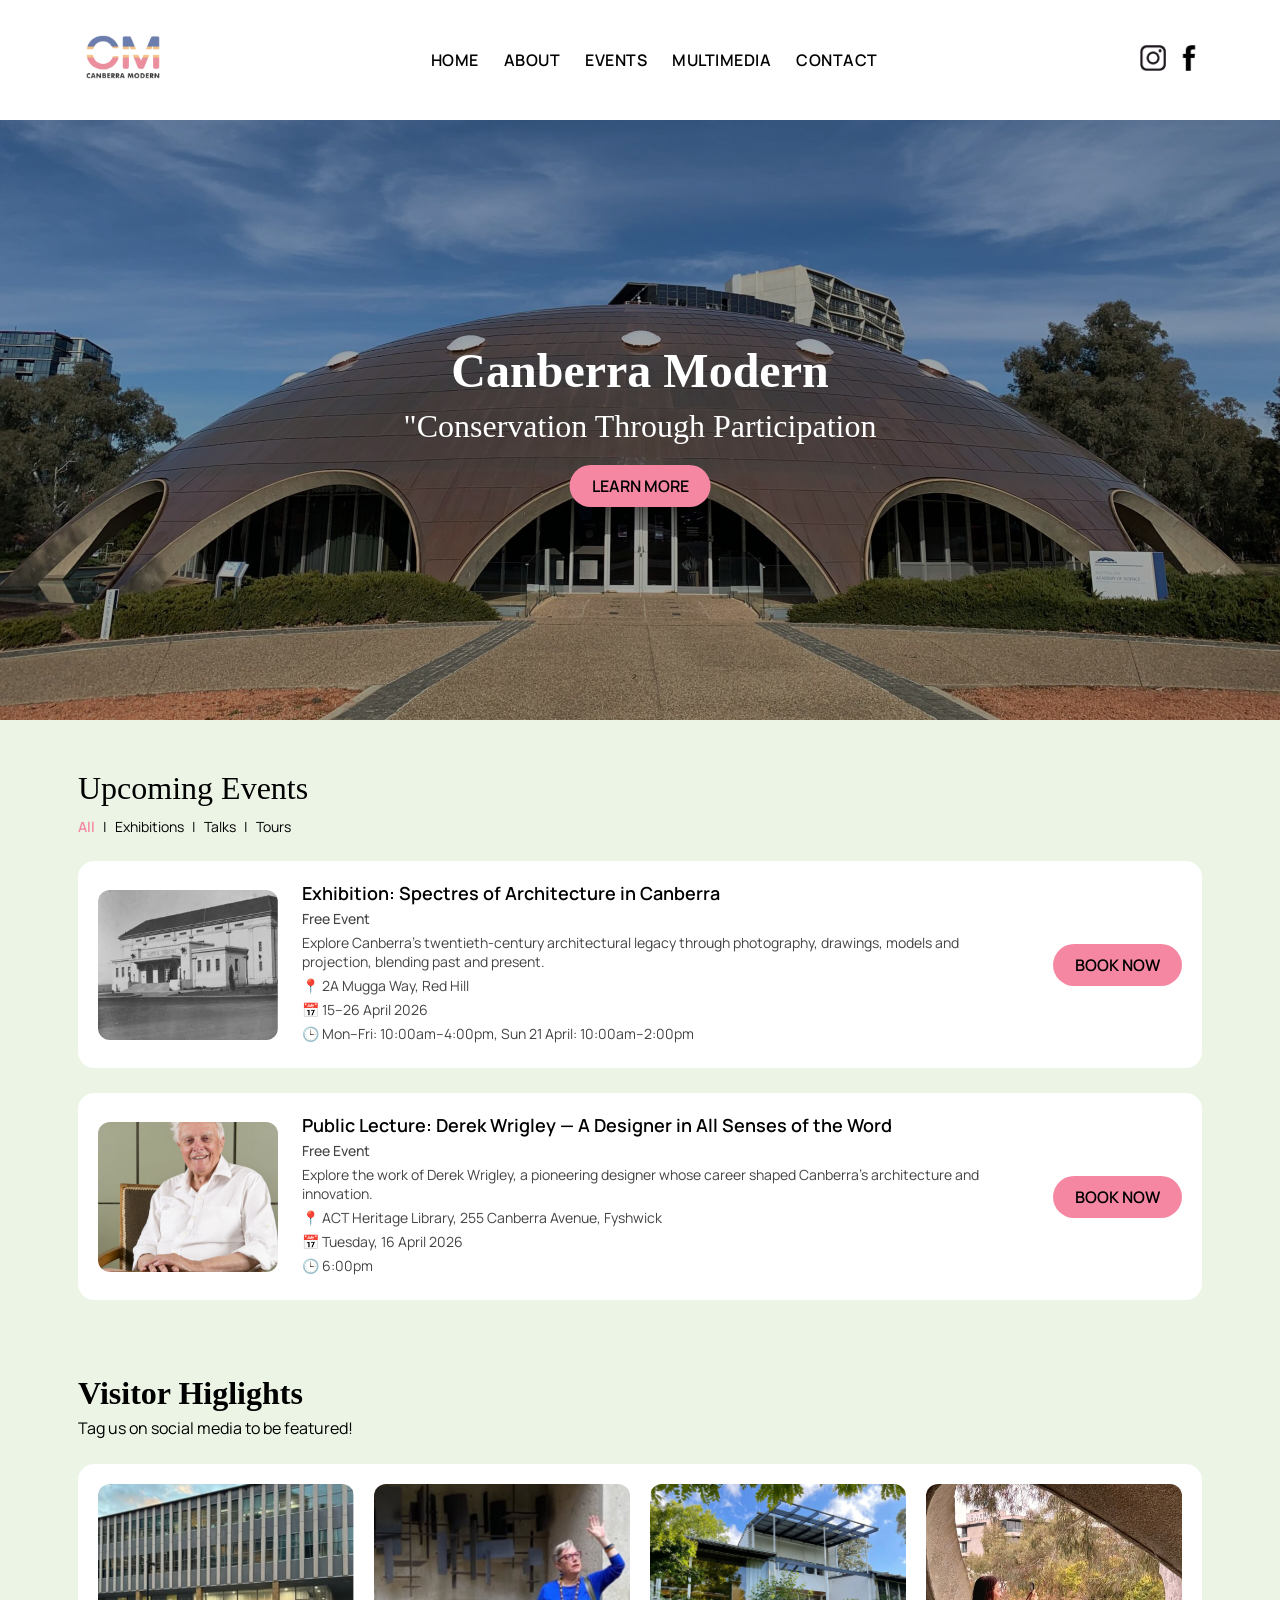
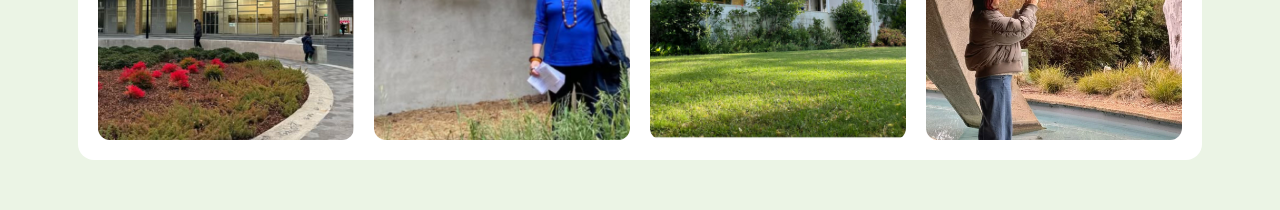
==== index.html @ ce4247de "first commit" ====
<!DOCTYPE html>
<html lang="en">

<head>
    <meta charset="UTF-8">
    <meta name="viewport" content="width=device-width, initial-scale=1.0">
    <title>Canberra Modern</title>

   <link rel="stylesheet" href="styles.css">
    <!-- Google Fonts -->
<link href="https://fonts.googleapis.com/css2?family=Manrope:wght@300;400;600&display=swap" rel="stylesheet">
</head>

<body>

<header class="site-header">
    <div class="header-container">

        <div class="logo">
            <a href="index.html">
                <img src="assets/images/logo.png" alt="Canberra Modern logo">
            </a>
        </div>

        <nav class="main-nav">
            <a href="#" class="active">HOME</a>
            <a href="#">ABOUT</a>
            <a href="#">EVENTS</a>
            <a href="#">MULTIMEDIA</a>
            <a href="#">CONTACT</a>
        </nav>

        <div class="social-icons">
            <a href="https://www.instagram.com/canberra_modern/" target="_blank">
                <img src="assets/images/instagram.png" alt="Instagram">
            </a>

            <a href="https://www.facebook.com/canberramodern/" target="_blank">
                <img src="assets/images/facebook.png" alt="Facebook">
            </a>
        </div>

    </div>
</header>

<section class="hero">
    <div class="hero-text">
        <h1>Canberra Modern</h1>
        <p>"Conservation Through Participation</p>
        <a href="#" class="hero-button">LEARN MORE</a>
    </div>
</section>

<div class="body-container">

<section class="events-section">
    <h2>Upcoming Events</h2>

    <div class="event-filters">
        <span>All</span>
        <span>|</span>
        <span>Exhibitions</span>
        <span>|</span>
        <span>Talks</span>
        <span>|</span>
        <span>Tours</span>
    </div>

    <!-- CARD 1 -->
    <div class="event-card">
        <img src="assets/images/event-1.jpg" alt="Event 1">

        <div class="event-info">
            <h3>Exhibition: Spectres of Architecture in Canberra</h3>
            <p class="free-event">Free Event</p>
            <p>Explore Canberra’s twentieth-century architectural legacy through photography, drawings, models and projection, blending past and present.</p>
            <p>📍 2A Mugga Way, Red Hill</p>
            <p>📅 15–26 April 2026</p>
            <p>🕒 Mon–Fri: 10:00am–4:00pm, Sun 21 April: 10:00am–2:00pm</p>
        </div>

        <a href="#" class="book-button">BOOK NOW</a>
    </div>

    <!-- CARD 2 -->
    <div class="event-card">
        <img src="assets/images/event-2.jpg" alt="Event 2">

        <div class="event-info">
            <h3>Public Lecture: Derek Wrigley — A Designer in All Senses of the Word</h3>
            <p class="free-event">Free Event</p>
            <p>Explore the work of Derek Wrigley, a pioneering designer whose career shaped Canberra’s architecture and innovation.</p>
            <p>📍 ACT Heritage Library, 255 Canberra Avenue, Fyshwick</p>
            <p>📅 Tuesday, 16 April 2026</p>
            <p>🕒 6:00pm</p>
        </div>

        <a href="#" class="book-button">BOOK NOW</a>
    </div>
</section>

<section class="highlights-section">
    <h2>Visitor Higlights</h2>
    <p class="highlights-subtext">Tag us on social media to be featured!</p>

    <div class="highlights-grid">
        <img src="assets/images/highlight-1.jpg" alt="">
        <img src="assets/images/highlight-2.jpg" alt="">
        <img src="assets/images/highlight-3.jpg" alt="">
        <img src="assets/images/highlight-4.jpg" alt="">
    </div>
</section>
</div>


</body>
</html>
---- styles.css ----
*{
    margin: 0;
    padding: 0;
    box-sizing: border-box;
}

body {
    font-family: 'Manrope', sans-serif;
    background-color: #EBF4E5;
}

.site-header {
    background-color: white;
    /* padding: 12px 30px; */
}

.header-container {
    display: flex;
    justify-content: space-between;
    align-items: center;
    padding: 12px 30px;
}

.header-container,
.body-container {
    max-width: 1184px;
    margin: 0 auto;
    /* padding: 0 30px; */
}

.logo a {
    text-decoration: none;
    color: black;
    font-family: 'Playfair Display', serif;
    font-size: 24px;
}

.main-nav {
    display: flex;
    gap: 25px;
}

.main-nav a {
    text-decoration: none;
    color: black;
    font-weight: 600;
    font-family: 'Manrope', sans-serif;
    letter-spacing: 0.5px;
    display: inline-block;
}

.main-nav a {
    transition: 0.2s;
}

.main-nav a:hover {
    color: #f587a3; /* pink hover zoom */
    transform: scale(1.05);
}

.social-icons {
    display: flex; 
    gap: 10px;
}

.social-icons img {
    width: 26px;
    height: 26px;
    object-fit: contain;
    cursor: pointer;
    transition: 0.2s;
}

.social-icons img:hover {
    opacity: 0.6;
    transform: scale(1.1);
}

.logo img {
    height: 90px;
    width: auto;
}

.hero {
    height: 600px;
    background-image: url("assets/images/header-image-1.jpg");
    background-size: cover;
    background-position: center;
    background-repeat: no-repeat;
    position: relative;
}

.hero-text {
    position: absolute;
    top: 50%;
    left: 50%;
    transform: translate(-50%, -50%);


    text-align: center;
    color: white;
}

.hero-text h1 {
    font-family: 'Playfair Display', serif;
    font-size: 48px;
    margin-top: 10px;
}

.hero-text p {
    font-family: 'Playfair Display', serif;
    font-size: 32px;
    margin-top: 10px;
}

.hero-button {
    display: inline-block;
    margin-top: 20px;
    background-color: #f587a3;
    color: black;
    text-decoration: none;
    padding: 10px 22px;
    border-radius: 25px;
    font-family: 'Manrope', sans-serif;
    font-weight: 600;
}

.hero-button {
    display: inline-block;
    margin-top: 20px;
    background-color: #F587A3;
    color: black;
    text-decoration: none;
    padding: 10px 22px;
    border-radius: 25px;
    font-family: 'Manrope', sans-serif;
    font-weight: 600;

    transition: all 0.25s ease;
}

.hero-button:hover {
    background-color: #e06d8d; /* slightly darker pink */
    transform: scale(1.08);
}
.event-card {
    background-color: white;
    border-radius: 14px;
    padding: 20px;
    margin-bottom: 30px;

    display: flex;
    align-items: center;
    gap: 24px;

    transition: all 0.25s ease;
}

.book-button {
    background-color: #F587A3;
    color: black;
    text-decoration: none;
    padding: 10px 20px;
    border-radius: 25px;
    font-family: 'Manrope', sans-serif;
    font-weight: 600;

    transition: all 0.25s ease;
}

.book-button:hover {
    background-color: #e06d8d;
    transform: scale(1.08);
}

.hero {
    height: 600px;
    background-image: url("assets/images/header-image-1.jpg");
    background-size: cover;
    background-position: center;
    background-repeat: no-repeat;
    position: relative;
}

.hero::after {
    content: "";
    position: absolute;
    top: 0;
    left: 0;

    width: 100%;
    height: 100%;
    background: rgba(0, 0, 0, 0.35);
}

.hero-text {
    z-index: 2;
}

section{
    padding: 50px 30px;
}

.events-section {
    background-color: #EBF4E5;
    /* padding: 50px 30px; */
}

.events-section h2 {
    font-family: 'Playfair Display', serif;
    font-size: 32px;
    font-weight: 400;
    margin-bottom: 10px;
}

.event-filters {
    display: flex;
    gap: 8px;
    margin-bottom: 25px;
    font-family: 'Manrope', sans-serif;
    font-size: 14px;
}

.event-filters span:first-child {
    color: #F587A3;
    font-weight: 600;
}

/* CARD */
.event-card {
    background-color: white;
    border-radius: 16px;
    padding: 20px;
    margin-bottom: 25px;

    display: grid;
    grid-template-columns: 180px 1fr 150px;
    align-items: center;
    gap: 24px;
}

/* IMAGE */
.event-card img {
    width: 180px;
    height: 150px;
    object-fit: cover;
    border-radius: 12px;
}

/* TEXT */
.event-info {
    font-family: 'Manrope', sans-serif;
}

.event-info h3 {
    font-size: 18px;
    font-weight: 600;
    margin-bottom: 4px;
}

.free-event {
    color: #F587A3;
    font-weight: 500;
    margin-bottom: 6px;
}

.event-info p {
    font-size: 14px;
    margin-bottom: 5px;
    color: #444;
}

/* BUTTON */
.book-button {
    justify-self: end;
    align-self: center;

    background-color: #F587A3;
    color: black;
    text-decoration: none;
    padding: 10px 22px;
    border-radius: 25px;
    font-family: 'Manrope', sans-serif;
    font-weight: 600;
}

.book-button:hover {
    background-color: #e06f8c;
}

/* Section background + spacing */
.highlights-section {
    background-color: #EBF4E5;
    /* padding: 50px 70px; */
}

/* Title */
.highlights-section h2 {
    font-family: 'Playfair Display', serif;
    font-size: 32px;
    margin-bottom: 5px;
}

/* Subtitle */
.highlights-subtext {
    font-family: 'Manrope', sans-serif;
    font-size: 16px;
    margin-bottom: 25px;
}

/* White container */
.highlights-grid {
    background-color: white;
    padding: 20px;
    border-radius: 16px;

    /* display: flex; */
    display: grid;
    grid-template-columns: 1fr 1fr 1fr 1fr;

    gap: 20px;
}

/* Images */
.highlights-grid img {
    width: 100%;
    /* height: 230px; */
    object-fit: cover;
    border-radius: 12px;
    aspect-ratio: 1 / 1;
}

@media (max-width: 1154px) {
    .highlights-grid {
        /* flex-direction: column; */
        /* flex-wrap: wrap; */
        /* gap: 4%;
        padding: 4%; */

        grid-template-columns: 1fr 1fr;
    }
    /* .highlights-grid img {
        width: 44%;
        height: auto;
    } */
}

@media (max-width: 823px) {
    .highlights-grid {
       grid-template-columns: 1fr;
    }
}


.events-section {
    padding-bottom: 20px;
}

.highlights-section {
    padding-top: 30px;
}
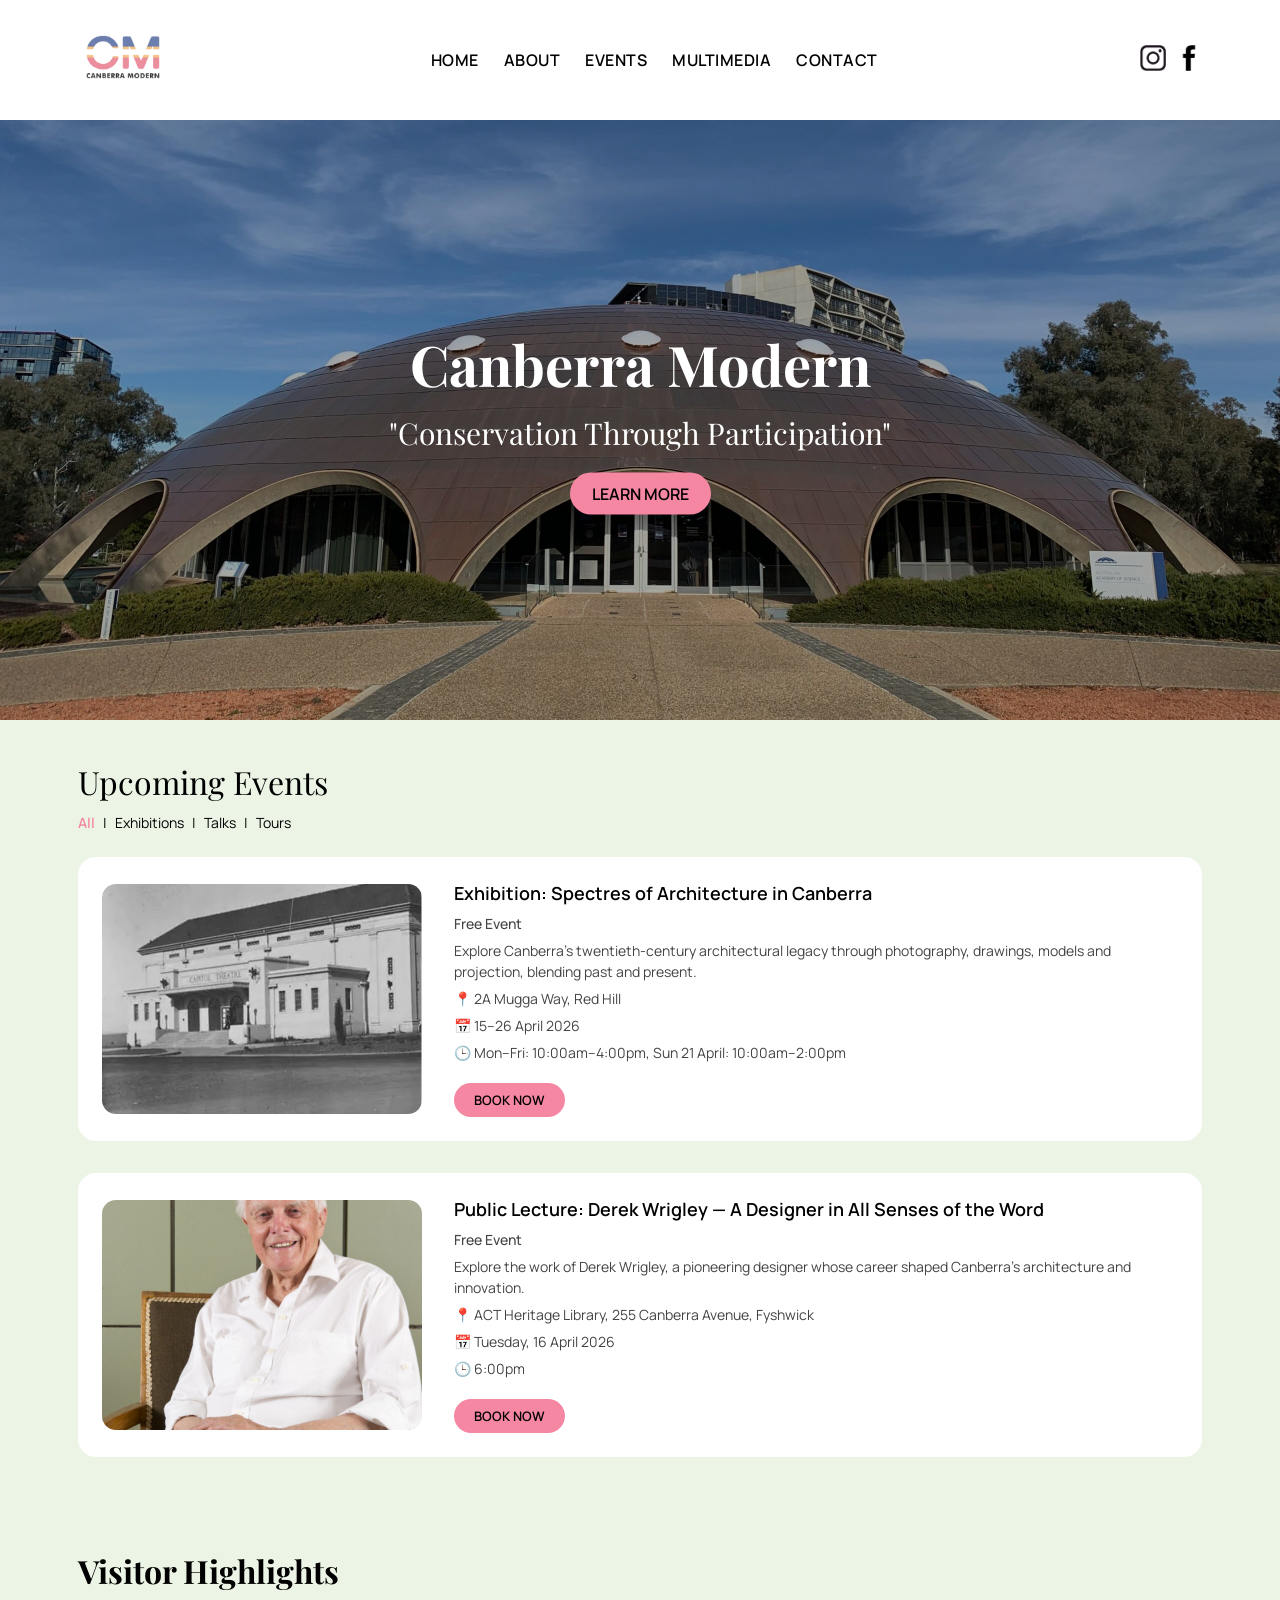
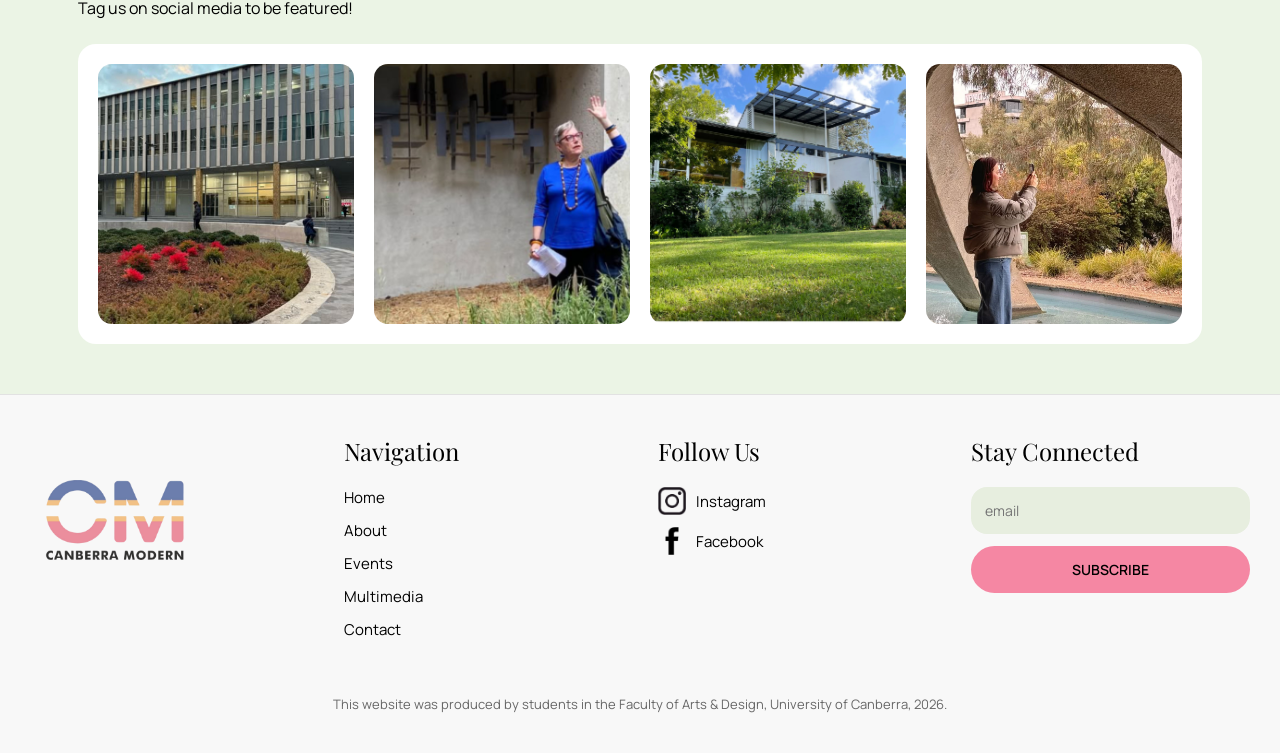
==== commit cac2ed61: "final website" ====
--- a/index.html
+++ b/index.html
@@ -6,9 +6,9 @@
     <meta name="viewport" content="width=device-width, initial-scale=1.0">
     <title>Canberra Modern</title>
 
-   <link rel="stylesheet" href="styles.css">
-    <!-- Google Fonts -->
-<link href="https://fonts.googleapis.com/css2?family=Manrope:wght@300;400;600&display=swap" rel="stylesheet">
+    <link rel="stylesheet" href="styles.css">
+
+    <link href="https://fonts.googleapis.com/css2?family=Playfair+Display:wght@400;700&family=Manrope:wght@300;400;600&display=swap" rel="stylesheet">
 </head>
 
 <body>
@@ -22,12 +22,14 @@
             </a>
         </div>
 
+        <button class="menu-toggle">☰</button>
+
         <nav class="main-nav">
-            <a href="#" class="active">HOME</a>
-            <a href="#">ABOUT</a>
-            <a href="#">EVENTS</a>
-            <a href="#">MULTIMEDIA</a>
-            <a href="#">CONTACT</a>
+            <a href="index.html" class="active">HOME</a>
+            <a href="about.html">ABOUT</a>
+            <a href="events.html">EVENTS</a>
+            <a href="multimedia.html">MULTIMEDIA</a>
+            <a href="contact.html">CONTACT</a>
         </nav>
 
         <div class="social-icons">
@@ -46,8 +48,8 @@
 <section class="hero">
     <div class="hero-text">
         <h1>Canberra Modern</h1>
-        <p>"Conservation Through Participation</p>
-        <a href="#" class="hero-button">LEARN MORE</a>
+        <p>"Conservation Through Participation"</p>
+        <a href="about.html" class="hero-button">LEARN MORE</a>
     </div>
 </section>
 
@@ -66,7 +68,6 @@
         <span>Tours</span>
     </div>
 
-    <!-- CARD 1 -->
     <div class="event-card">
         <img src="assets/images/event-1.jpg" alt="Event 1">
 
@@ -77,12 +78,11 @@
             <p>📍 2A Mugga Way, Red Hill</p>
             <p>📅 15–26 April 2026</p>
             <p>🕒 Mon–Fri: 10:00am–4:00pm, Sun 21 April: 10:00am–2:00pm</p>
+
+            <a href="#" class="book-button">BOOK NOW</a>
         </div>
-
-        <a href="#" class="book-button">BOOK NOW</a>
     </div>
 
-    <!-- CARD 2 -->
     <div class="event-card">
         <img src="assets/images/event-2.jpg" alt="Event 2">
 
@@ -93,14 +93,14 @@
             <p>📍 ACT Heritage Library, 255 Canberra Avenue, Fyshwick</p>
             <p>📅 Tuesday, 16 April 2026</p>
             <p>🕒 6:00pm</p>
+
+            <a href="#" class="book-button">BOOK NOW</a>
         </div>
-
-        <a href="#" class="book-button">BOOK NOW</a>
     </div>
 </section>
 
 <section class="highlights-section">
-    <h2>Visitor Higlights</h2>
+    <h2>Visitor Highlights</h2>
     <p class="highlights-subtext">Tag us on social media to be featured!</p>
 
     <div class="highlights-grid">
@@ -110,8 +110,61 @@
         <img src="assets/images/highlight-4.jpg" alt="">
     </div>
 </section>
+
 </div>
 
+<footer class="site-footer">
+
+    <div class="footer-column footer-logo">
+        <img src="assets/images/logo.png" alt="Canberra Modern Logo">
+    </div>
+
+    <div class="footer-column">
+        <h3>Navigation</h3>
+
+        <a href="index.html">Home</a>
+        <a href="about.html">About</a>
+        <a href="events.html">Events</a>
+        <a href="multimedia.html">Multimedia</a>
+        <a href="contact.html">Contact</a>
+    </div>
+
+    <div class="footer-column">
+        <h3>Follow Us</h3>
+
+        <a href="https://www.instagram.com/canberra_modern/" target="_blank">
+            <img src="assets/images/instagram.png" alt="Instagram">
+            Instagram
+        </a>
+
+        <a href="https://www.facebook.com/canberramodern/" target="_blank">
+            <img src="assets/images/facebook.png" alt="Facebook">
+            Facebook
+        </a>
+    </div>
+
+    <div class="footer-column">
+        <h3>Stay Connected</h3>
+
+        <input type="email" placeholder="email">
+
+        <button>SUBSCRIBE</button>
+    </div>
+
+<p class="footer-credit">
+    This website was produced by students in the Faculty of Arts & Design, University of Canberra, 2026.
+</p>
+
+</footer>
+
+<script>
+const menuToggle = document.querySelector(".menu-toggle");
+const headerContainer = document.querySelector(".header-container");
+
+menuToggle.addEventListener("click", function () {
+    headerContainer.classList.toggle("open");
+});
+</script>
 
 </body>
 </html>
--- a/styles.css
+++ b/styles.css
@@ -1,4 +1,4 @@
-*{
+* {
     margin: 0;
     padding: 0;
     box-sizing: border-box;
@@ -7,11 +7,23 @@
 body {
     font-family: 'Manrope', sans-serif;
     background-color: #EBF4E5;
-}
+    color: black;
+}
+
+section {
+    padding: 50px 30px;
+}
+
+.body-container,
+.header-container {
+    max-width: 1184px;
+    margin: 0 auto;
+}
+
+/* Header */
 
 .site-header {
     background-color: white;
-    /* padding: 12px 30px; */
 }
 
 .header-container {
@@ -21,11 +33,9 @@
     padding: 12px 30px;
 }
 
-.header-container,
-.body-container {
-    max-width: 1184px;
-    margin: 0 auto;
-    /* padding: 0 30px; */
+.logo img {
+    height: 90px;
+    width: auto;
 }
 
 .logo a {
@@ -44,22 +54,18 @@
     text-decoration: none;
     color: black;
     font-weight: 600;
-    font-family: 'Manrope', sans-serif;
     letter-spacing: 0.5px;
     display: inline-block;
-}
-
-.main-nav a {
-    transition: 0.2s;
+    transition: 0.2s ease;
 }
 
 .main-nav a:hover {
-    color: #f587a3; /* pink hover zoom */
+    color: #F587A3;
     transform: scale(1.05);
 }
 
 .social-icons {
-    display: flex; 
+    display: flex;
     gap: 10px;
 }
 
@@ -68,7 +74,7 @@
     height: 26px;
     object-fit: contain;
     cursor: pointer;
-    transition: 0.2s;
+    transition: 0.2s ease;
 }
 
 .social-icons img:hover {
@@ -76,286 +82,774 @@
     transform: scale(1.1);
 }
 
-.logo img {
-    height: 90px;
-    width: auto;
-}
-
-.hero {
+/* Hero Sections */
+
+.hero,
+.about-hero,
+.events-hero,
+.multimedia-hero,
+.contact-hero {
     height: 600px;
-    background-image: url("assets/images/header-image-1.jpg");
     background-size: cover;
     background-position: center;
     background-repeat: no-repeat;
     position: relative;
-}
-
-.hero-text {
+    overflow: hidden;
+    padding: 0;
+}
+
+.hero {
+    background-image: url("assets/images/header-image-1.jpg");
+}
+
+.about-hero {
+    background-image: url("assets/images/about-hero.png");
+}
+
+.events-hero {
+    background-image: url("assets/images/events-hero.png");
+}
+
+.multimedia-hero {
+    background-image: url("assets/images/multimedia-hero.png");
+}
+
+.contact-hero {
+    background-image: url("assets/images/contact-hero.png");
+}
+
+.hero::after,
+.about-hero::after,
+.events-hero::after,
+.multimedia-hero::after,
+.contact-hero::after {
+    content: "";
+    position: absolute;
+    inset: 0;
+    background: rgba(0, 0, 0, 0.35);
+}
+
+.hero-text,
+.about-hero-text,
+.events-hero-text,
+.multimedia-hero-text,
+.contact-hero-text {
     position: absolute;
     top: 50%;
     left: 50%;
     transform: translate(-50%, -50%);
-
-
     text-align: center;
     color: white;
-}
-
-.hero-text h1 {
-    font-family: 'Playfair Display', serif;
-    font-size: 48px;
+    z-index: 2;
+    width: 90%;
+}
+
+.hero-text h1,
+.about-hero-text h1,
+.events-hero-text h1,
+.multimedia-hero-text h1,
+.contact-hero-text h1 {
+    font-family: 'Playfair Display', serif;
+    font-size: 56px;
+    margin-bottom: 12px;
+}
+
+.hero-text p,
+.about-hero-text p,
+.events-hero-text p,
+.multimedia-hero-text p,
+.contact-hero-text p {
+    font-family: 'Playfair Display', serif;
+    font-size: 30px;
+}
+
+/* Events Section */
+
+.events-section {
+    background-color: #EBF4E5;
+    max-width: 1184px;
+    margin: 0 auto;
+    padding: 40px 30px 20px;
+}
+
+.events-section h2 {
+    font-family: 'Playfair Display', serif;
+    font-size: 32px;
+    font-weight: 400;
+    margin-bottom: 10px;
+}
+
+.event-filters {
+    display: flex;
+    gap: 8px;
+    margin-bottom: 25px;
+    font-size: 14px;
+}
+
+.event-filters span:first-child {
+    color: #F587A3;
+    font-weight: 600;
+}
+
+/* Event Cards */
+
+.event-card {
+    background-color: white;
+    border-radius: 18px;
+    padding: 24px;
+    margin-bottom: 32px;
+
+    display: grid;
+    grid-template-columns: 320px 1fr;
+    gap: 32px;
+    align-items: center;
+}
+
+.event-card img {
+    width: 320px;
+    height: 230px;
+    object-fit: cover;
+    border-radius: 14px;
+}
+
+.event-info {
+    text-align: left;
+}
+
+.event-info h3 {
+    font-size: 18px;
+    font-weight: 600;
+    margin-bottom: 8px;
+}
+
+.event-info p {
+    font-size: 14px;
+    line-height: 1.5;
+    margin-bottom: 6px;
+    color: #444;
+}
+
+.free-event {
+    color: #F587A3;
+    font-weight: 500;
+    margin-bottom: 6px;
+}
+
+.event-card .book-button {
+    display: inline-block;
+}
+
+/* Highlights Section */
+
+.highlights-section {
+    background-color: #EBF4E5;
+    max-width: 1184px;
+    margin: 0 auto;
+    padding-top: 40px;
+}
+
+.highlights-section h2 {
+    font-family: 'Playfair Display', serif;
+    font-size: 32px;
+    margin-bottom: 5px;
+}
+
+.highlights-subtext {
+    font-size: 16px;
+    margin-bottom: 25px;
+}
+
+.highlights-grid {
+    background-color: white;
+    padding: 20px;
+    border-radius: 18px;
+
+    display: grid;
+    grid-template-columns: repeat(4, 1fr);
+    gap: 20px;
+}
+
+.highlights-grid img {
+    width: 100%;
+    height: 260px;
+    object-fit: cover;
+    border-radius: 14px;
+}
+
+/* About Page */
+
+.about-section {
+    padding: 15px 30px;
+}
+
+.about-section h2 {
+    font-family: 'Playfair Display', serif;
+    font-size: 28px;
+    font-weight: 400;
+    margin-bottom: 12px;
+}
+
+.about-card {
+    background-color: white;
+    border-radius: 12px;
+    overflow: hidden;
+    margin-bottom: 8px;
+
+    display: grid;
+    grid-template-columns: 1fr 1fr;
+    align-items: stretch;
+}
+
+.about-card img {
+    width: 100%;
+    height: 300px;
+    object-fit: cover;
+    display: block;
+}
+
+.about-card-text {
+    padding: 20px;
+    font-size: 14px;
+    line-height: 1.5;
+}
+
+.about-card-text p {
+    margin-bottom: 14px;
+}
+
+.about-section:first-of-type .about-card img {
+    height: 260px;
+    object-position: center 90%;
+}
+
+.about-section:last-child .about-card img {
+    object-position: center 28%;
+}
+
+/* Events Page */
+
+.past-events-title {
+    font-family: 'Playfair Display', serif;
+    font-size: 32px;
+    text-align: center;
+    margin: 50px 0 30px;
+}
+
+/* Multimedia Page */
+
+.multimedia-section {
+    padding: 35px 30px;
+}
+
+.multimedia-section h2 {
+    font-family: 'Playfair Display', serif;
+    font-size: 28px;
+    font-weight: 400;
+    margin: 28px 0 15px;
+}
+
+.media-wrapper {
+    display: grid;
+    grid-template-columns: 28px 1fr 28px;
+    align-items: center;
+    gap: 12px;
+    margin-bottom: 28px;
+}
+
+.arrow {
+    width: 18px;
+    justify-self: center;
+    cursor: pointer;
+    transition: 0.2s ease;
+}
+
+.arrow:hover {
+    transform: scale(1.15);
+    opacity: 0.7;
+}
+
+.media-grid,
+.video-grid,
+.podcast-grid {
+    display: grid;
+    grid-template-columns: 1fr 1fr;
+    gap: 22px;
+}
+
+.media-grid img,
+.video-card img {
+    width: 100%;
+    height: 170px;
+    object-fit: cover;
+    border-radius: 12px;
+    transition: 0.25s ease;
+}
+
+.media-grid img:hover,
+.video-card:hover,
+.podcast-card:hover {
+    transform: translateY(-4px);
+}
+
+.video-card,
+.podcast-card {
+    background-color: white;
+    border-radius: 12px;
+    transition: 0.25s ease;
+}
+
+.video-card {
+    overflow: hidden;
+}
+
+.video-card h3,
+.video-card p {
+    padding: 0 12px;
+}
+
+.video-card h3 {
+    font-size: 14px;
     margin-top: 10px;
 }
 
-.hero-text p {
-    font-family: 'Playfair Display', serif;
-    font-size: 32px;
-    margin-top: 10px;
-}
-
-.hero-button {
-    display: inline-block;
-    margin-top: 20px;
-    background-color: #f587a3;
+.video-card p {
+    font-size: 12px;
+    line-height: 1.4;
+    margin: 5px 0 12px;
+}
+
+.podcast-card {
+    padding: 16px;
+    display: grid;
+    grid-template-columns: 160px 1fr;
+    gap: 18px;
+    align-items: center;
+}
+
+.podcast-card img {
+    width: 160px;
+    height: 135px;
+    object-fit: cover;
+    border-radius: 10px;
+}
+
+.podcast-info h3 {
+    font-size: 14px;
+    margin-bottom: 6px;
+}
+
+.podcast-info p {
+    font-size: 12px;
+    line-height: 1.4;
+    margin-bottom: 8px;
+}
+
+/* Footer */
+
+.site-footer {
+    background-color: #F8F8F8;
+    padding: 40px 30px;
+    display: grid;
+    grid-template-columns: repeat(4, 1fr);
+    gap: 35px;
+    border-top: 1px solid #E2E2E2;
+}
+
+.footer-column {
+    display: flex;
+    flex-direction: column;
+    gap: 12px;
+}
+
+.footer-column h3 {
+    font-family: 'Playfair Display', serif;
+    font-size: 24px;
+    font-weight: 400;
+    margin-bottom: 8px;
+}
+
+.footer-column a,
+.footer-column a:visited {
     color: black;
     text-decoration: none;
-    padding: 10px 22px;
-    border-radius: 25px;
-    font-family: 'Manrope', sans-serif;
-    font-weight: 600;
-}
-
-.hero-button {
-    display: inline-block;
-    margin-top: 20px;
-    background-color: #F587A3;
-    color: black;
-    text-decoration: none;
-    padding: 10px 22px;
-    border-radius: 25px;
-    font-family: 'Manrope', sans-serif;
-    font-weight: 600;
-
-    transition: all 0.25s ease;
-}
-
-.hero-button:hover {
-    background-color: #e06d8d; /* slightly darker pink */
-    transform: scale(1.08);
-}
-.event-card {
-    background-color: white;
-    border-radius: 14px;
-    padding: 20px;
-    margin-bottom: 30px;
-
+    font-size: 15px;
     display: flex;
     align-items: center;
-    gap: 24px;
-
-    transition: all 0.25s ease;
-}
-
-.book-button {
+    gap: 10px;
+    transition: 0.2s ease;
+}
+
+.footer-column a:hover {
+    color: #F587A3;
+}
+
+.footer-column img {
+    width: 28px;
+}
+
+.footer-logo img {
+    width: 170px;
+}
+
+.footer-column input {
+    background-color: #E7EEDF;
+    border: none;
+    border-radius: 16px;
+    padding: 14px;
+    font-size: 14px;
+    font-family: 'Manrope', sans-serif;
+}
+
+.footer-column button {
     background-color: #F587A3;
-    color: black;
-    text-decoration: none;
-    padding: 10px 20px;
+    border: none;
     border-radius: 25px;
+    padding: 14px;
+    font-size: 14px;
+    font-weight: 600;
     font-family: 'Manrope', sans-serif;
-    font-weight: 600;
-
-    transition: all 0.25s ease;
-}
-
-.book-button:hover {
-    background-color: #e06d8d;
-    transform: scale(1.08);
-}
-
-.hero {
+    cursor: pointer;
+    transition: 0.2s ease;
+}
+
+.footer-column button:hover {
+    background-color: #E56D8D;
+}
+
+/* Tablet */
+
+@media (max-width: 1154px) {
+
+    .highlights-grid {
+        grid-template-columns: 1fr 1fr;
+    }
+
+    .event-card {
+        grid-template-columns: 260px 1fr;
+    }
+
+    .event-card img {
+        width: 260px;
+        height: 200px;
+    }
+}
+
+@media (max-width: 900px) {
+
+    .site-footer {
+        grid-template-columns: repeat(2, 1fr);
+    }
+}
+
+/* Mobile */
+
+@media (max-width: 800px) {
+
+    .hero,
+    .about-hero,
+    .events-hero,
+    .multimedia-hero {
+        height: 420px;
+    }
+
+    .hero-text h1,
+    .about-hero-text h1,
+    .events-hero-text h1,
+    .multimedia-hero-text h1 {
+        font-size: 38px;
+    }
+
+    .hero-text p,
+    .about-hero-text p,
+    .events-hero-text p,
+    .multimedia-hero-text p {
+        font-size: 22px;
+    }
+
+    .event-card {
+        grid-template-columns: 1fr;
+        text-align: center;
+    }
+
+    .event-card img {
+        width: 100%;
+        height: 240px;
+    }
+
+    .event-info {
+        text-align: center;
+    }
+
+    .event-card .book-button {
+        justify-self: center;
+    }
+
+    .about-card {
+        grid-template-columns: 1fr;
+    }
+
+    .about-card img {
+        height: 260px;
+    }
+
+    .media-wrapper {
+        grid-template-columns: 1fr;
+    }
+
+    .arrow {
+        display: none;
+    }
+
+    .media-grid,
+    .video-grid,
+    .podcast-grid {
+        grid-template-columns: 1fr;
+    }
+
+    .podcast-card {
+        grid-template-columns: 1fr;
+    }
+
+    .podcast-card img {
+        width: 100%;
+        height: 220px;
+    }
+}
+
+@media (max-width: 823px) {
+
+    .highlights-grid {
+        grid-template-columns: 1fr;
+    }
+}
+
+@media (max-width: 600px) {
+
+    .site-footer {
+        grid-template-columns: 1fr;
+        padding: 30px 20px;
+    }
+
+    .footer-logo img {
+        width: 115px;
+    }
+}
+
+/* MOBILE BURGER MENU */
+
+.menu-toggle {
+    display: none;
+}
+
+@media (max-width: 800px) {
+    .header-container {
+        display: grid;
+        grid-template-columns: 1fr auto;
+        align-items: center;
+    }
+
+    .menu-toggle {
+        display: block;
+        background: none;
+        border: none;
+        font-size: 32px;
+        cursor: pointer;
+    }
+
+    .main-nav,
+    .social-icons {
+        display: none;
+    }
+
+    .header-container.open .main-nav {
+        display: flex;
+        grid-column: 1 / -1;
+        flex-direction: column;
+        align-items: center;
+        gap: 14px;
+        padding: 15px 0;
+    }
+
+    .header-container.open .social-icons {
+        display: flex;
+        grid-column: 1 / -1;
+        justify-content: center;
+        padding-bottom: 15px;
+    }
+}
+
+/* CONTACT PAGE */
+
+.contact-hero {
     height: 600px;
-    background-image: url("assets/images/header-image-1.jpg");
+    background-image: url("assets/images/contact-hero.png");
     background-size: cover;
     background-position: center;
     background-repeat: no-repeat;
     position: relative;
-}
-
-.hero::after {
+    overflow: hidden;
+}
+
+.contact-hero::after {
     content: "";
     position: absolute;
-    top: 0;
-    left: 0;
-
+    inset: 0;
+    background: rgba(0, 0, 0, 0.35);
+}
+
+.contact-hero-text {
+    position: absolute;
+    top: 50%;
+    left: 50%;
+    transform: translate(-50%, -50%);
+    text-align: center;
+    color: white;
+    z-index: 2;
+    width: 90%;
+}
+
+.contact-section {
+    display: grid;
+    grid-template-columns: 1fr 2fr;
+    gap: 35px;
+    padding: 60px 0;
+    align-items: start;
+}
+
+.contact-info {
+    background-color: white;
+    border-radius: 18px;
+    padding: 35px;
+}
+
+.contact-info h2 {
+    font-family: 'Playfair Display', serif;
+    font-size: 36px;
+    font-weight: 400;
+    margin-bottom: 18px;
+}
+
+.contact-info p {
+    font-size: 15px;
+    line-height: 1.7;
+    margin-bottom: 20px;
+}
+
+.contact-form-card {
+    background-color: white;
+    border-radius: 18px;
+    padding: 35px;
+}
+
+.contact-form-card h2 {
+    font-family: 'Playfair Display', serif;
+    font-size: 36px;
+    font-weight: 400;
+    margin-bottom: 18px;
+}
+
+.form-row {
+    display: grid;
+    grid-template-columns: 1fr 1fr;
+    gap: 18px;
+}
+
+.contact-form-card input,
+.contact-form-card textarea {
     width: 100%;
-    height: 100%;
-    background: rgba(0, 0, 0, 0.35);
-}
-
-.hero-text {
-    z-index: 2;
-}
-
-section{
-    padding: 50px 30px;
-}
-
-.events-section {
-    background-color: #EBF4E5;
-    /* padding: 50px 30px; */
-}
-
-.events-section h2 {
-    font-family: 'Playfair Display', serif;
-    font-size: 32px;
-    font-weight: 400;
-    margin-bottom: 10px;
-}
-
-.event-filters {
-    display: flex;
-    gap: 8px;
-    margin-bottom: 25px;
+    border: 1px solid #d7d7d7;
+    border-radius: 16px;
+    padding: 16px;
+    margin-bottom: 18px;
     font-family: 'Manrope', sans-serif;
     font-size: 14px;
-}
-
-.event-filters span:first-child {
-    color: #F587A3;
-    font-weight: 600;
-}
-
-/* CARD */
-.event-card {
     background-color: white;
-    border-radius: 16px;
-    padding: 20px;
-    margin-bottom: 25px;
-
-    display: grid;
-    grid-template-columns: 180px 1fr 150px;
-    align-items: center;
-    gap: 24px;
-}
-
-/* IMAGE */
-.event-card img {
-    width: 180px;
-    height: 150px;
-    object-fit: cover;
-    border-radius: 12px;
-}
-
-/* TEXT */
-.event-info {
-    font-family: 'Manrope', sans-serif;
-}
-
-.event-info h3 {
-    font-size: 18px;
-    font-weight: 600;
-    margin-bottom: 4px;
-}
-
-.free-event {
-    color: #F587A3;
-    font-weight: 500;
-    margin-bottom: 6px;
-}
-
-.event-info p {
-    font-size: 14px;
-    margin-bottom: 5px;
-    color: #444;
-}
-
-/* BUTTON */
+}
+
+.contact-form-card textarea {
+    height: 180px;
+    resize: vertical;
+}
+
+.contact-form-card .book-button {
+    border: none;
+    cursor: pointer;
+}
+
+/* CONTACT MOBILE */
+
+@media (max-width: 800px) {
+
+    .contact-hero {
+        height: 420px;
+    }
+
+    .contact-hero-text h1 {
+        font-size: 40px;
+    }
+
+    .contact-hero-text p {
+        font-size: 22px;
+    }
+
+    .contact-section {
+        grid-template-columns: 1fr;
+        gap: 22px;
+    }
+
+    .form-row {
+        grid-template-columns: 1fr;
+    }
+
+    .contact-info,
+    .contact-form-card {
+        padding: 24px;
+    }
+
+    .contact-info h2,
+    .contact-form-card h2 {
+        font-size: 30px;
+    }
+    
+}
+
+/* Buttons */
+
+.hero-button,
 .book-button {
-    justify-self: end;
-    align-self: center;
-
+    display: inline-block;
     background-color: #F587A3;
     color: black;
     text-decoration: none;
-    padding: 10px 22px;
     border-radius: 25px;
     font-family: 'Manrope', sans-serif;
     font-weight: 600;
-}
-
+    transition: 0.25s ease;
+    border: none;
+    cursor: pointer;
+}
+
+.hero-button {
+    margin-top: 20px;
+    padding: 10px 22px;
+}
+
+.book-button {
+    padding: 8px 20px;
+    font-size: 13px;
+    margin-top: 14px;
+}
+
+.hero-button:hover,
 .book-button:hover {
-    background-color: #e06f8c;
-}
-
-/* Section background + spacing */
-.highlights-section {
-    background-color: #EBF4E5;
-    /* padding: 50px 70px; */
-}
-
-/* Title */
-.highlights-section h2 {
-    font-family: 'Playfair Display', serif;
-    font-size: 32px;
-    margin-bottom: 5px;
-}
-
-/* Subtitle */
-.highlights-subtext {
-    font-family: 'Manrope', sans-serif;
-    font-size: 16px;
-    margin-bottom: 25px;
-}
-
-/* White container */
-.highlights-grid {
-    background-color: white;
-    padding: 20px;
-    border-radius: 16px;
-
-    /* display: flex; */
-    display: grid;
-    grid-template-columns: 1fr 1fr 1fr 1fr;
-
-    gap: 20px;
-}
-
-/* Images */
-.highlights-grid img {
-    width: 100%;
-    /* height: 230px; */
-    object-fit: cover;
-    border-radius: 12px;
-    aspect-ratio: 1 / 1;
-}
-
-@media (max-width: 1154px) {
-    .highlights-grid {
-        /* flex-direction: column; */
-        /* flex-wrap: wrap; */
-        /* gap: 4%;
-        padding: 4%; */
-
-        grid-template-columns: 1fr 1fr;
-    }
-    /* .highlights-grid img {
-        width: 44%;
-        height: auto;
-    } */
-}
-
-@media (max-width: 823px) {
-    .highlights-grid {
-       grid-template-columns: 1fr;
-    }
-}
-
-
-.events-section {
-    padding-bottom: 20px;
-}
-
-.highlights-section {
-    padding-top: 30px;
+    background-color: #e06d8d;
+    transform: scale(1.06);
+}
+
+.footer-credit {
+    grid-column: 1 / -1;
+    text-align: center;
+    margin-top: 20px;
+    font-size: 13px;
+    color: #666;
 }
